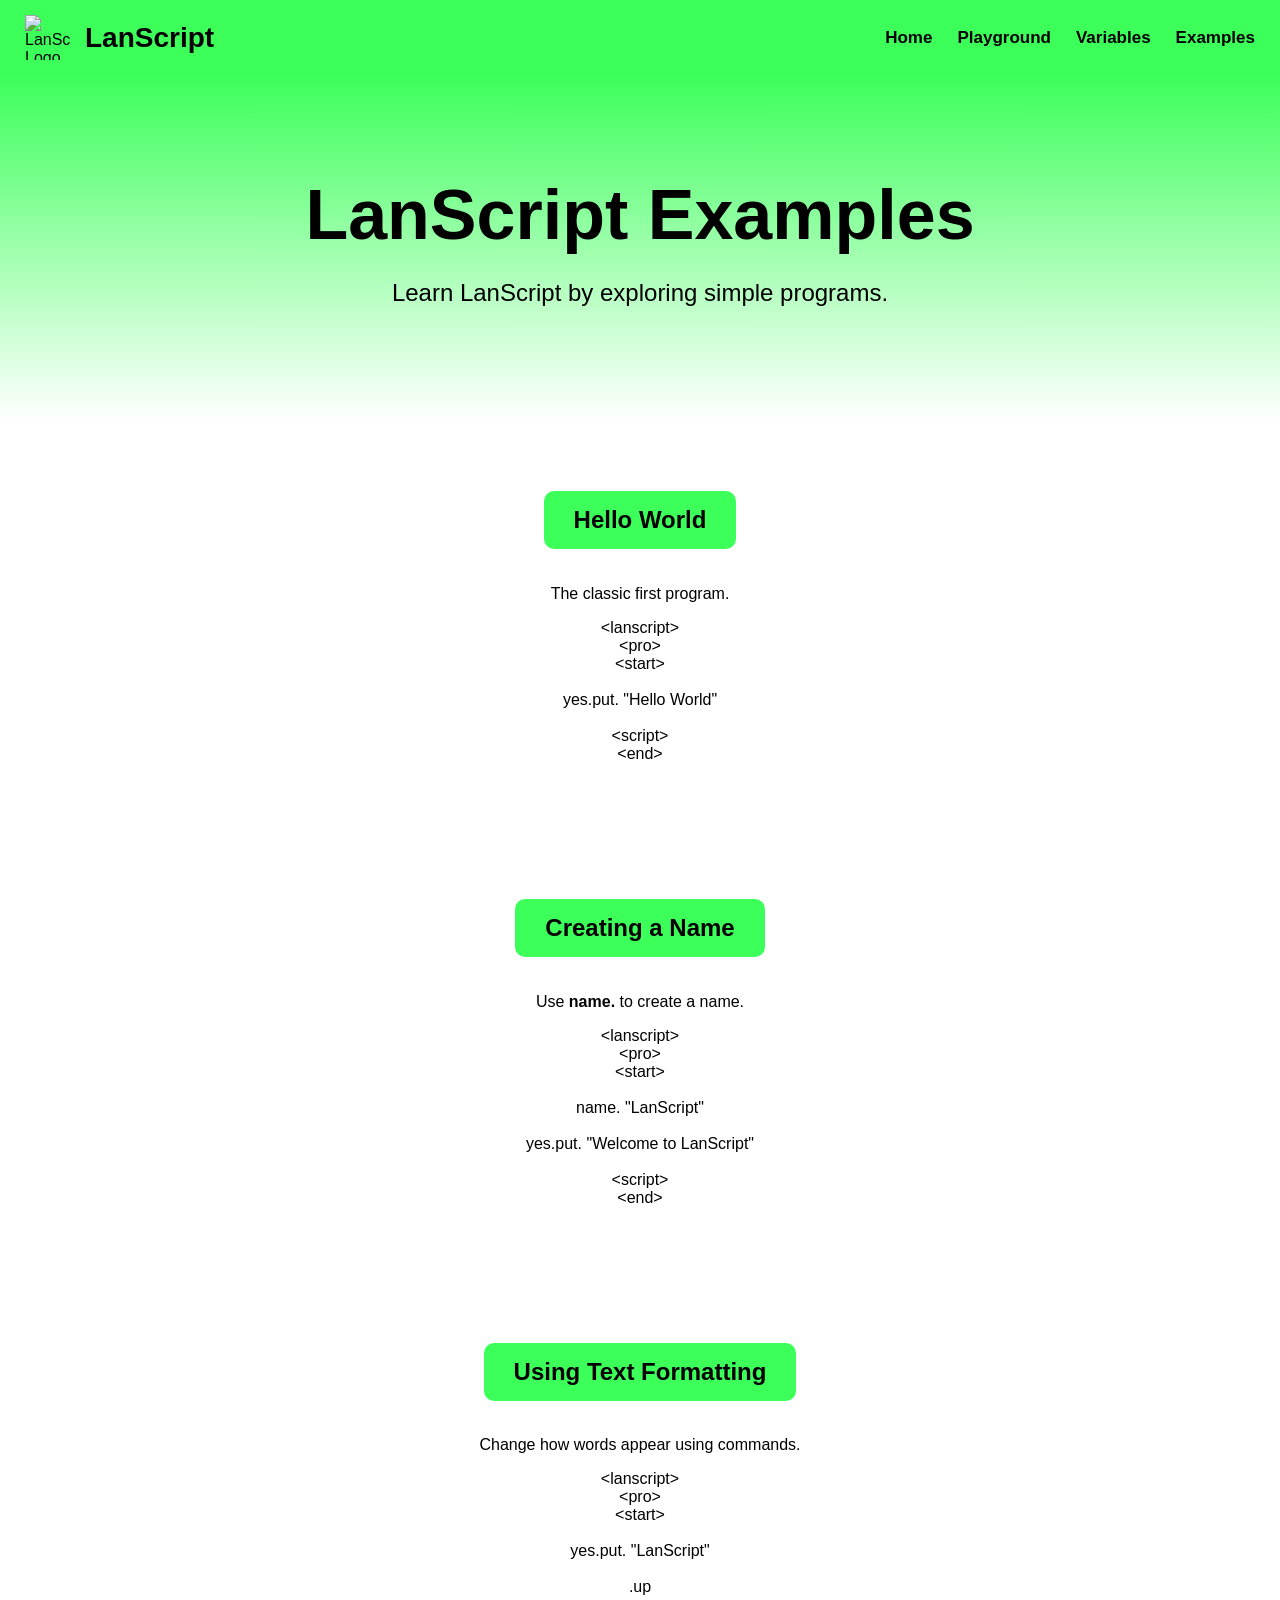
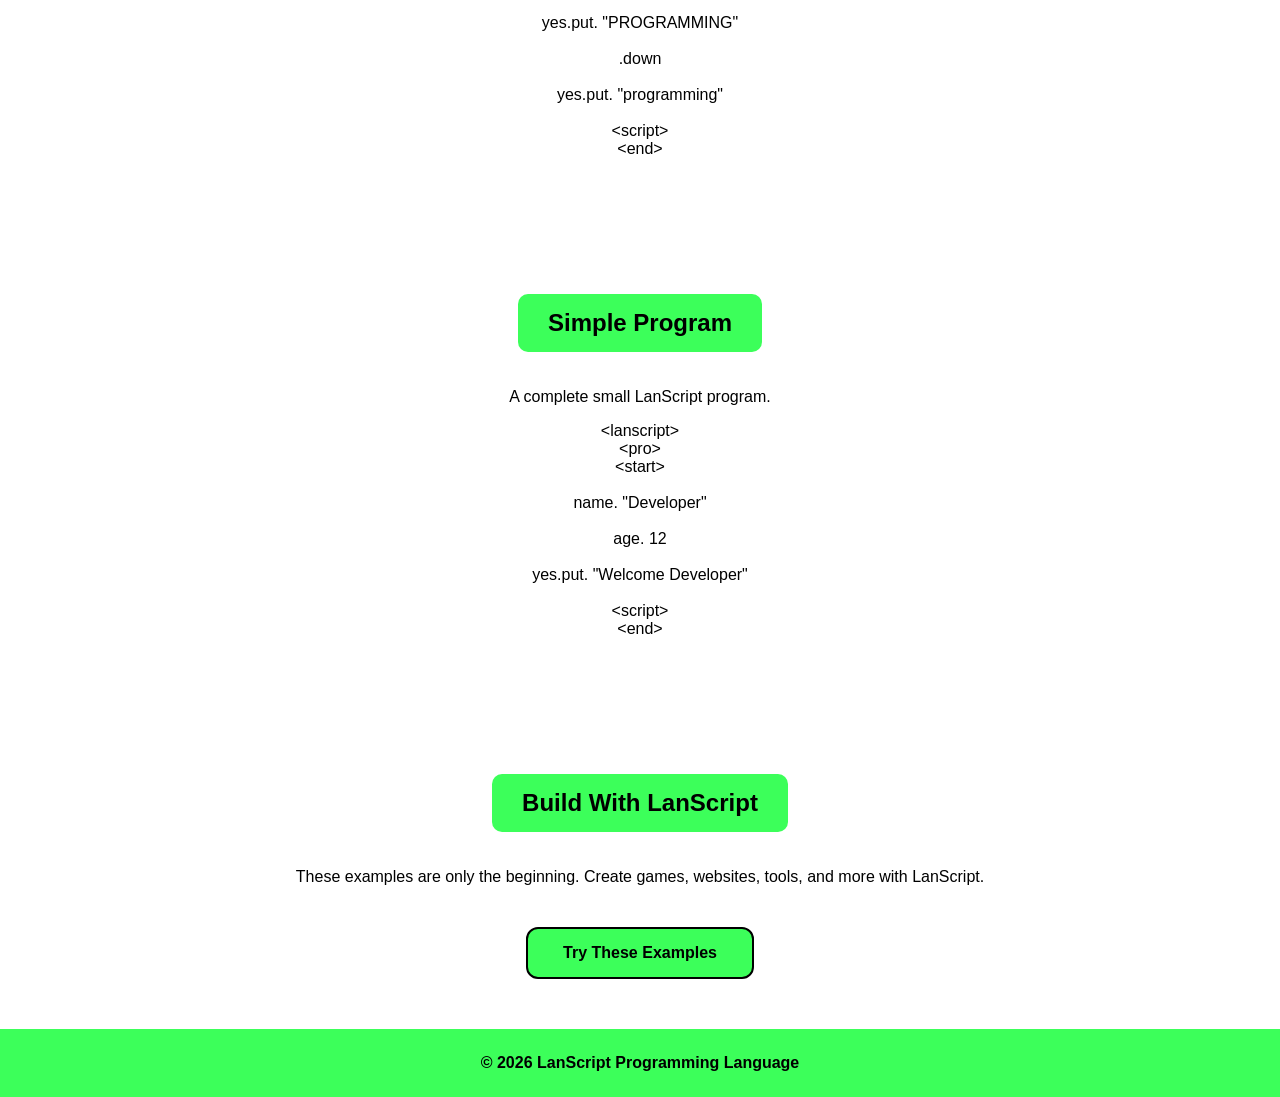
==== examples.html @ 93822956 "Add examples.html for LanScript programming" ====
<!DOCTYPE html>
<html lang="en">

<head>
    <meta charset="UTF-8">
    <meta name="viewport" content="width=device-width, initial-scale=1.0">

    <title>LanScript Examples</title>

    <link rel="stylesheet" href="style.css">
</head>


<body>

<header>

    <img src="LS.png" class="logo" alt="LanScript Logo">

    <h3>LanScript</h3>

    <nav>
        <a href="index.html">Home</a>
        <a href="playground.html">Playground</a>
        <a href="variables.html">Variables</a>
        <a href="examples.html">Examples</a>
    </nav>

</header>


<section class="hero">

<h1>LanScript Examples</h1>

<p>
Learn LanScript by exploring simple programs.
</p>

</section>



<section>

<h2>Hello World</h2>

<p>
The classic first program.
</p>


<pre class="code-box">
&lt;lanscript&gt;
&lt;pro&gt;
&lt;start&gt;

yes.put. "Hello World"

&lt;script&gt;
&lt;end&gt;
</pre>


</section>




<section>

<h2>Creating a Name</h2>

<p>
Use <b>name.</b> to create a name.
</p>


<pre class="code-box">
&lt;lanscript&gt;
&lt;pro&gt;
&lt;start&gt;

name. "LanScript"

yes.put. "Welcome to LanScript"

&lt;script&gt;
&lt;end&gt;
</pre>


</section>





<section>

<h2>Using Text Formatting</h2>

<p>
Change how words appear using commands.
</p>


<pre class="code-box">
&lt;lanscript&gt;
&lt;pro&gt;
&lt;start&gt;

yes.put. "LanScript"

.up

yes.put. "PROGRAMMING"

.down

yes.put. "programming"

&lt;script&gt;
&lt;end&gt;
</pre>


</section>





<section>

<h2>Simple Program</h2>

<p>
A complete small LanScript program.
</p>


<pre class="code-box">
&lt;lanscript&gt;
&lt;pro&gt;
&lt;start&gt;

name. "Developer"

age. 12

yes.put. "Welcome Developer"

&lt;script&gt;
&lt;end&gt;
</pre>


</section>




<section>

<h2>Build With LanScript</h2>

<p>
These examples are only the beginning.
Create games, websites, tools, and more with LanScript.
</p>


<a class="button" href="playground.html">
Try These Examples
</a>


</section>



<footer>

© 2026 LanScript Programming Language

</footer>


</body>

</html>
---- style.css ----
* {
    box-sizing: border-box;
    font-family: Arial, Helvetica, sans-serif;
}


body {
    margin: 0;
    background: white;
    color: black;
}


/* Header */

header {
    background: #3cff5a;
    height: 75px;

    display: flex;
    align-items: center;

    padding: 10px 25px;
}


.logo {
    width: 45px;
    height: 45px;

    object-fit: contain;

    margin-right: 15px;
}


header h3 {
    margin: 0;

    font-size: 28px;
    color: black;
}


nav {
    margin-left: auto;

    display: flex;

    gap: 25px;
}


nav a {
    color: black;

    text-decoration: none;

    font-size: 17px;

    font-weight: bold;
}


nav a:hover {
    text-decoration: underline;
}



/* Hero */

.hero {

    background: linear-gradient(
        #3cff5a,
        white
    );

    text-align: center;

    padding: 90px 20px;

}


.hero h1 {

    font-size: 70px;

    margin: 10px;

}


.hero p {

    font-size: 24px;

}



/* Buttons */

.button {

    display: inline-block;

    margin-top: 25px;

    padding: 15px 35px;


    background: #3cff5a;

    color: black;


    border-radius: 12px;

    border: 2px solid black;


    text-decoration: none;

    font-weight: bold;

    cursor: pointer;

}


.button:hover {

    background: black;

    color: white;

}



/* Sections */

section {

    padding: 50px 10%;

    text-align: center;

}


h2 {

    background: #3cff5a;

    color: black;


    padding: 15px 30px;


    border-radius: 10px;


    display: inline-block;

}



/* Feature Cards */

.cards {

    display: flex;

    justify-content: center;

    gap: 25px;

    flex-wrap: wrap;

}


.card {

    background: #f2f2f2;


    padding: 25px;


    width: 280px;


    border-radius: 15px;


    border: 2px solid #3cff5a;

}


.card h3 {

    color: #168f2b;

}



/* Playground */


textarea {

    width: 90%;

    height: 300px;


    background: #111;


    color: #3cff5a;


    padding: 20px;


    font-size: 18px;


    border-radius: 15px;


    border: 3px solid #3cff5a;


    font-family: monospace;

}



#output {

    margin: 20px auto;


    width: 90%;


    min-height: 80px;


    background: black;


    color: white;


    padding: 20px;


    border-radius: 10px;


    text-align: left;


    font-family: monospace;

}



/* Variables Documentation */


.docs {

    background: #f5f5f5;


    padding: 30px;


    border-radius: 15px;


    text-align: left;

}



.docs p {

    font-size: 18px;


    padding: 10px;


    border-bottom: 1px solid #ddd;

}



.docs b {

    color: #168f2b;

}



/* Footer */


footer {

    background: #3cff5a;


    padding: 25px;


    text-align: center;


    font-weight: bold;

}
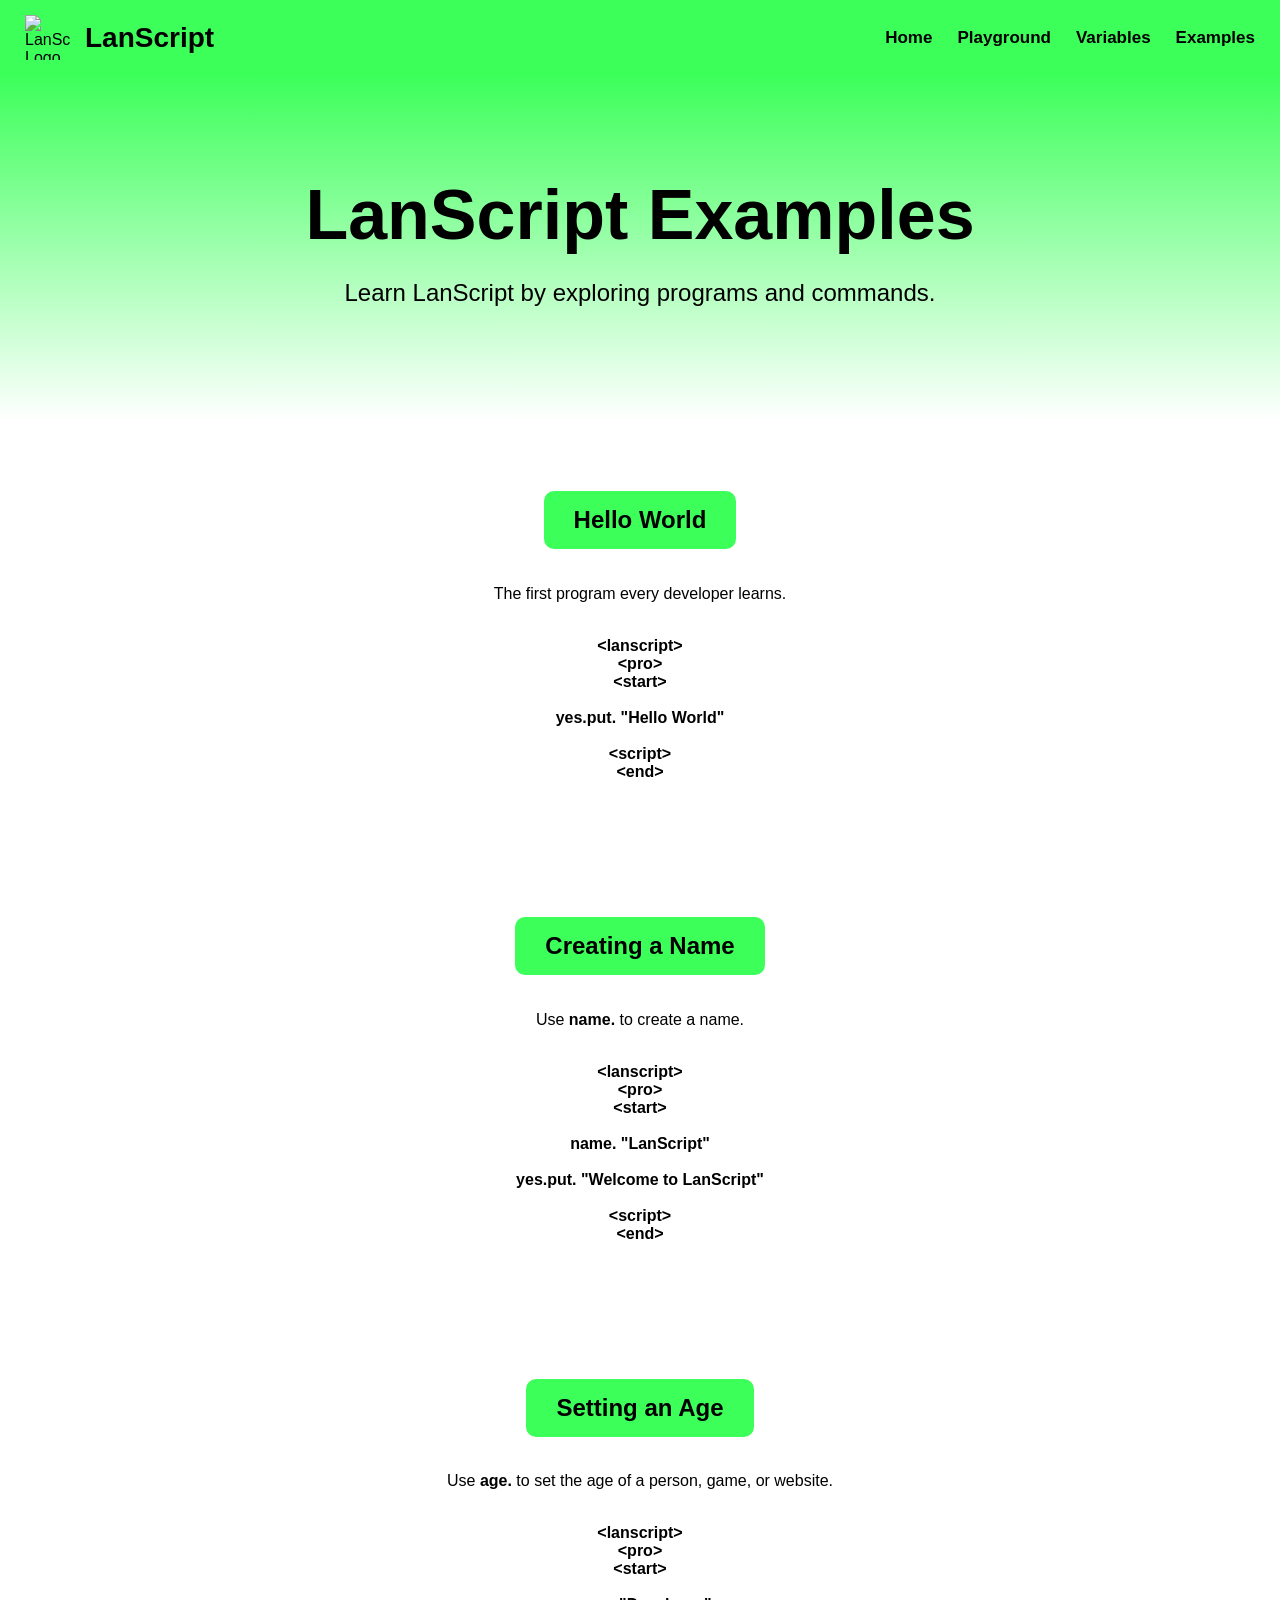
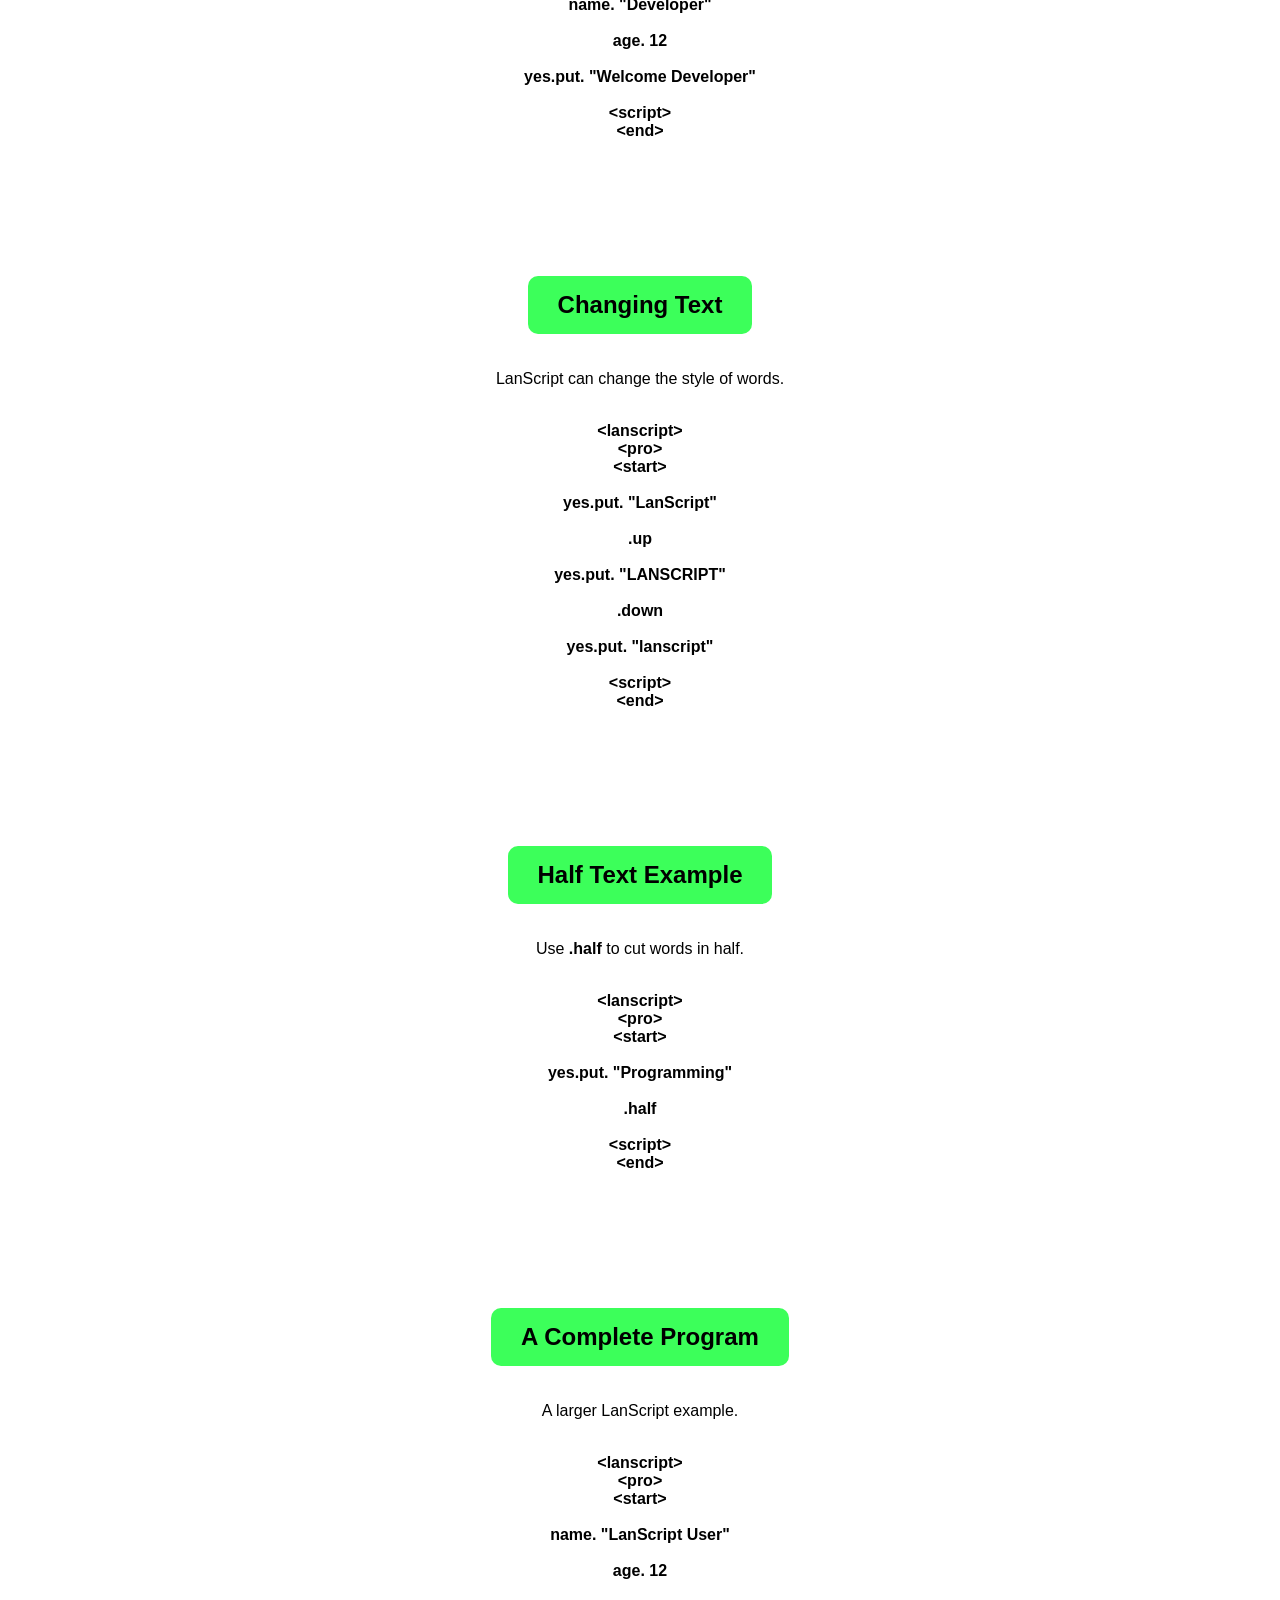
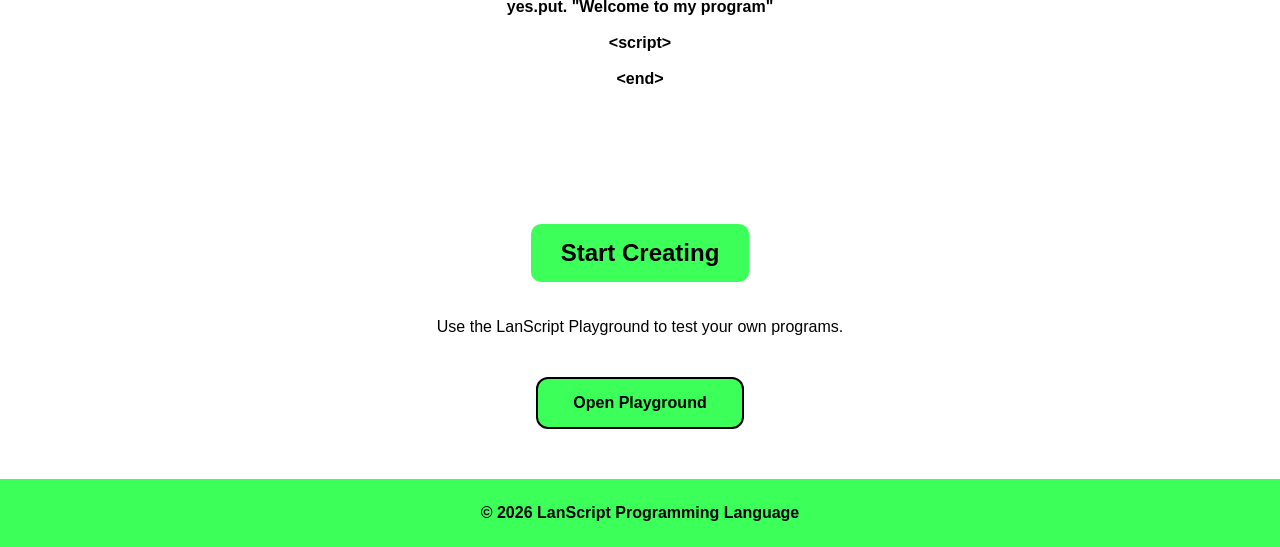
==== commit 07ab3d90: "Update examples.html" ====
--- a/examples.html
+++ b/examples.html
@@ -12,6 +12,7 @@
 
 
 <body>
+
 
 <header>
 
@@ -29,15 +30,17 @@
 </header>
 
 
+
 <section class="hero">
 
-<h1>LanScript Examples</h1>
-
-<p>
-Learn LanScript by exploring simple programs.
-</p>
-
-</section>
+    <h1>LanScript Examples</h1>
+
+    <p>
+        Learn LanScript by exploring programs and commands.
+    </p>
+
+</section>
+
 
 
 
@@ -46,11 +49,11 @@
 <h2>Hello World</h2>
 
 <p>
-The classic first program.
-</p>
-
-
-<pre class="code-box">
+The first program every developer learns.
+</p>
+
+
+<pre class="code-box"><strong>
 &lt;lanscript&gt;
 &lt;pro&gt;
 &lt;start&gt;
@@ -59,10 +62,11 @@
 
 &lt;script&gt;
 &lt;end&gt;
-</pre>
-
-
-</section>
+</strong></pre>
+
+
+</section>
+
 
 
 
@@ -76,7 +80,7 @@
 </p>
 
 
-<pre class="code-box">
+<pre class="code-box"><strong>
 &lt;lanscript&gt;
 &lt;pro&gt;
 &lt;start&gt;
@@ -87,25 +91,59 @@
 
 &lt;script&gt;
 &lt;end&gt;
-</pre>
-
-
-</section>
-
-
-
-
-
-<section>
-
-<h2>Using Text Formatting</h2>
-
-<p>
-Change how words appear using commands.
-</p>
-
-
-<pre class="code-box">
+</strong></pre>
+
+
+</section>
+
+
+
+
+
+
+<section>
+
+<h2>Setting an Age</h2>
+
+<p>
+Use <b>age.</b> to set the age of a person, game, or website.
+</p>
+
+
+<pre class="code-box"><strong>
+&lt;lanscript&gt;
+&lt;pro&gt;
+&lt;start&gt;
+
+name. "Developer"
+
+age. 12
+
+yes.put. "Welcome Developer"
+
+&lt;script&gt;
+&lt;end&gt;
+</strong></pre>
+
+
+</section>
+
+
+
+
+
+
+
+<section>
+
+<h2>Changing Text</h2>
+
+<p>
+LanScript can change the style of words.
+</p>
+
+
+<pre class="code-box"><strong>
 &lt;lanscript&gt;
 &lt;pro&gt;
 &lt;start&gt;
@@ -114,65 +152,101 @@
 
 .up
 
-yes.put. "PROGRAMMING"
+yes.put. "LANSCRIPT"
 
 .down
 
-yes.put. "programming"
-
-&lt;script&gt;
-&lt;end&gt;
-</pre>
-
-
-</section>
-
-
-
-
-
-<section>
-
-<h2>Simple Program</h2>
-
-<p>
-A complete small LanScript program.
-</p>
-
-
-<pre class="code-box">
-&lt;lanscript&gt;
-&lt;pro&gt;
-&lt;start&gt;
-
-name. "Developer"
+yes.put. "lanscript"
+
+&lt;script&gt;
+&lt;end&gt;
+</strong></pre>
+
+
+</section>
+
+
+
+
+
+
+
+<section>
+
+<h2>Half Text Example</h2>
+
+<p>
+Use <b>.half</b> to cut words in half.
+</p>
+
+
+<pre class="code-box"><strong>
+&lt;lanscript&gt;
+&lt;pro&gt;
+&lt;start&gt;
+
+yes.put. "Programming"
+
+.half
+
+&lt;script&gt;
+&lt;end&gt;
+</strong></pre>
+
+
+</section>
+
+
+
+
+
+
+
+<section>
+
+<h2>A Complete Program</h2>
+
+<p>
+A larger LanScript example.
+</p>
+
+
+<pre class="code-box"><strong>
+&lt;lanscript&gt;
+&lt;pro&gt;
+&lt;start&gt;
+
+name. "LanScript User"
 
 age. 12
 
-yes.put. "Welcome Developer"
-
-&lt;script&gt;
-&lt;end&gt;
-</pre>
-
-
-</section>
-
-
-
-
-<section>
-
-<h2>Build With LanScript</h2>
-
-<p>
-These examples are only the beginning.
-Create games, websites, tools, and more with LanScript.
+yes.put. "Welcome to my program"
+
+&lt;script&gt;
+
+&lt;end&gt;
+</strong></pre>
+
+
+</section>
+
+
+
+
+
+
+
+<section>
+
+<h2>Start Creating</h2>
+
+<p>
+Use the LanScript Playground to test your own programs.
 </p>
 
 
 <a class="button" href="playground.html">
-Try These Examples
+Open Playground
 </a>
 
 
@@ -180,6 +254,8 @@
 
 
 
+
+
 <footer>
 
 © 2026 LanScript Programming Language
@@ -187,6 +263,7 @@
 </footer>
 
 
+
 </body>
 
 </html>
